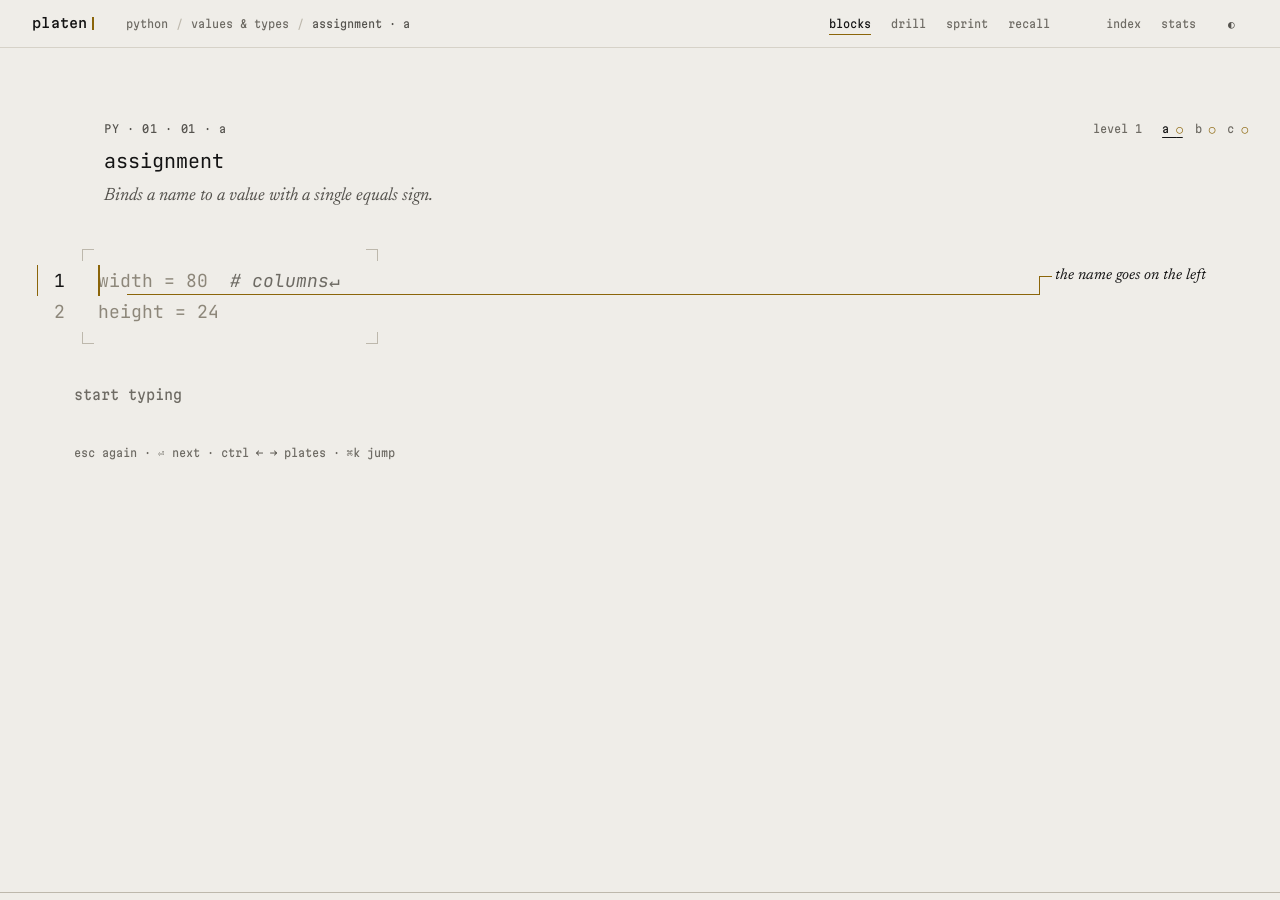
==== index.html @ 4d009b76 "Add files via upload" ====
<!doctype html>
<html lang="en">
<head>
<meta charset="utf-8">
<meta name="viewport" content="width=device-width,initial-scale=1">
<title>platen</title>
<meta name="color-scheme" content="light dark">
<script>try{var t=JSON.parse(localStorage.getItem("platen:v1")).settings.theme;if(t==="light"||t==="dark")document.documentElement.dataset.theme=t}catch(e){}</script>
<link rel="icon" href="data:image/svg+xml,%3Csvg xmlns='http://www.w3.org/2000/svg' viewBox='0 0 32 32'%3E%3Cpath d='M4 11V4h7M21 4h7v7M28 21v7h-7M11 28H4v-7' fill='none' stroke='%23888' stroke-width='2'/%3E%3Cpath d='M16 10v12' stroke='%23A87A0C' stroke-width='3'/%3E%3C/svg%3E">
<link rel="preconnect" href="https://fonts.googleapis.com">
<link rel="preconnect" href="https://fonts.gstatic.com" crossorigin>
<link rel="stylesheet" href="https://fonts.googleapis.com/css2?family=Martian+Mono:wdth,wght@75..112.5,100..800&family=JetBrains+Mono:ital,wght@0,400;0,500;1,400&family=Newsreader:ital,opsz@1,6..72&display=swap">
<link rel="stylesheet" href="css/tokens.css">
<link rel="stylesheet" href="css/base.css">
<link rel="stylesheet" href="css/layout.css">
<link rel="stylesheet" href="css/plate.css">
<link rel="stylesheet" href="css/views.css">
</head>
<body>
<header class="hdr">
<a class="mark" href="#/">platen<i class="bar"></i></a>
<nav class="crumb" id="crumb" aria-label="location"></nav>
<nav class="modes" id="modes" aria-label="modes"></nav>
<nav class="nav" id="nav" aria-label="sections"></nav>
<button class="theme" id="theme" type="button" aria-label="theme">◐<span id="tl"></span></button>
</header>
<main id="view"></main>
<script type="module" src="js/main.js"></script>
</body>
</html>
---- css/tokens.css ----
:root {
  color-scheme: light dark;
  --ui-font: "Martian Mono", ui-monospace, "SFMono-Regular", Menlo, monospace;
  --code-font: "JetBrains Mono", ui-monospace, Menlo, monospace;
  --serif: "Newsreader", Georgia, serif;
  --code-size: 18px;
  --ease: cubic-bezier(.2, 0, 0, 1);
  --bg: light-dark(#EFEDE8, #0F1012);
  --bg-2: light-dark(#E7E4DD, #15171A);
  --ink: light-dark(#141414, #ECEAE4);
  --ink-2: light-dark(#55534E, #9A978F);
  --ink-3: light-dark(#6E6B64, #797C83);
  --ghost: light-dark(#8D877A, #5D6068);
  --rule: light-dark(#D6D2C8, #24272C);
  --rule-2: light-dark(#BDB8AC, #34383E);
  --error: light-dark(#C8321B, #FF5A3C);
  --select: light-dark(rgba(20, 20, 20, .08), rgba(236, 234, 228, .08));
  --pg-python: light-dark(#8B650A, #E2B54A);
  --pg-lua: light-dark(#3646B0, #8C9CFF);
  --pg-go: light-dark(#0A767B, #4FD0D4);
  --pg-rust: light-dark(#B0441A, #F27C4B);
  --pg-c: light-dark(#4A505A, #AEB6C2);
  --pg-cpp: light-dark(#863A75, #DB8CC8);
  --pg-csharp: light-dark(#2C784B, #6FD49B);
  --pg-pandas: light-dark(#5E3F8F, #B79BF2);
  --pg-polars: light-dark(#1F5FB8, #6FA8FF);
  --pg-numpy: light-dark(#3B6A86, #7FB6D6);
  --pg-pytorch: light-dark(#C0400C, #FF8A4C);
  --pg-sklearn: light-dark(#AD5009, #F5B041);
  --pg-javascript: light-dark(#736D0F, #E3D45A);
  --pg-typescript: light-dark(#2770A8, #6FB4EE);
  --pg-sql: light-dark(#B2406F, #F08AB4);
  --pg-bash: light-dark(#527347, #9ACB8A);
  --pg-java: light-dark(#9A5A1F, #E0A06A);
  --pg-dart: light-dark(#007786, #4FD3E6);
  --pg-powershell: light-dark(#2C4A7C, #8DA7D6);
  --pg: var(--pg-python);
}
:root[data-theme="light"] { color-scheme: light; }
:root[data-theme="dark"] { color-scheme: dark; }
body[data-pg="python"] { --pg: var(--pg-python); }
body[data-pg="lua"] { --pg: var(--pg-lua); }
body[data-pg="go"] { --pg: var(--pg-go); }
body[data-pg="rust"] { --pg: var(--pg-rust); }
body[data-pg="c"] { --pg: var(--pg-c); }
body[data-pg="cpp"] { --pg: var(--pg-cpp); }
body[data-pg="csharp"] { --pg: var(--pg-csharp); }
body[data-pg="pandas"] { --pg: var(--pg-pandas); }
body[data-pg="polars"] { --pg: var(--pg-polars); }
body[data-pg="numpy"] { --pg: var(--pg-numpy); }
body[data-pg="pytorch"] { --pg: var(--pg-pytorch); }
body[data-pg="sklearn"] { --pg: var(--pg-sklearn); }
body[data-pg="javascript"] { --pg: var(--pg-javascript); }
body[data-pg="typescript"] { --pg: var(--pg-typescript); }
body[data-pg="sql"] { --pg: var(--pg-sql); }
body[data-pg="bash"] { --pg: var(--pg-bash); }
body[data-pg="java"] { --pg: var(--pg-java); }
body[data-pg="dart"] { --pg: var(--pg-dart); }
body[data-pg="powershell"] { --pg: var(--pg-powershell); }
---- css/base.css ----
*, *::before, *::after { box-sizing: border-box; border-radius: 0; }
html { background: var(--bg); color: var(--ink); -webkit-text-size-adjust: 100%; }
body {
  margin: 0;
  min-height: 100vh;
  display: flex;
  flex-direction: column;
  background: var(--bg);
  font-family: var(--ui-font);
  font-size: 11px;
  font-stretch: 87.5%;
  line-height: 1.6;
}
a { color: inherit; text-decoration: none; }
button { font: inherit; color: inherit; background: none; border: 0; padding: 0; cursor: pointer; }
h1, h2, h3, p { margin: 0; font-weight: 400; }
:focus-visible { outline: 1px solid var(--ink); outline-offset: 2px; }
::selection { background: var(--select); }
.empty { padding: 96px 32px; text-align: center; color: var(--ink-3); }
@media (prefers-reduced-motion: reduce) {
  *, *::before, *::after { animation: none !important; transition: none !important; scroll-behavior: auto !important; }
}
---- css/layout.css ----
.hdr {
  display: flex;
  align-items: center;
  gap: 32px;
  height: 48px;
  padding: 0 32px;
  border-bottom: 1px solid var(--rule);
  transition: opacity 120ms var(--ease);
}
.mark {
  display: inline-flex;
  align-items: center;
  font-weight: 500;
  font-stretch: 100%;
  font-size: 13px;
  letter-spacing: .02em;
}
.mark .bar { display: inline-block; width: 2px; height: 1em; margin-left: 4px; background: var(--pg); }
body[data-view="index"] .mark .bar { animation: blink 1.2s steps(1) infinite; }
@keyframes blink { 50% { opacity: 0; } }
.crumb { flex: 1; min-width: 0; display: flex; gap: 8px; color: var(--ink-3); white-space: nowrap; overflow: hidden; }
.crumb i { font-style: normal; color: var(--rule-2); }
.crumb a:hover { color: var(--ink); }
.crumb > :last-child { color: var(--ink-2); }
.modes, .nav { display: flex; gap: 20px; }
.modes { margin-right: 24px; }
.modes a, .nav a { color: var(--ink-3); }
.modes a:hover, .nav a:hover { color: var(--ink-2); }
.modes a.on, .nav a.on {
  color: var(--ink);
  text-decoration: underline;
  text-decoration-thickness: 1px;
  text-decoration-color: var(--pg);
  text-underline-offset: 6px;
}
.theme { color: var(--ink-2); display: inline-flex; gap: 8px; align-items: baseline; min-width: 20px; }
.theme #tl { color: var(--ink-3); }
main { flex: 1; min-width: 0; }
@media (max-width: 759px) {
  .hdr { padding: 0 16px; gap: 16px; }
  .crumb, .modes { display: none; }
  .nav { margin-left: auto; }
}
---- css/plate.css ----
.plate {
  position: relative;
  max-width: calc(90ch + 64px);
  margin: 0 auto;
  padding: 72px 32px 64px;
  font-family: var(--code-font);
  font-size: var(--code-size);
  font-variant-ligatures: none;
  font-feature-settings: "liga" 0, "calt" 0;
  --c-string: color-mix(in oklab, var(--pg) 45%, var(--ink));
  --c-number: color-mix(in oklab, var(--pg) 65%, var(--ink));
}
.ph {
  margin-left: 6ch;
  display: grid;
  grid-template-columns: 1fr auto;
  row-gap: 10px;
  align-items: baseline;
  font-family: var(--ui-font);
}
.pn { font-size: 11px; font-stretch: 87.5%; letter-spacing: .06em; color: var(--ink-2); }
.pm { display: flex; gap: 20px; font-size: 11px; font-stretch: 87.5%; color: var(--ink-3); }
.vars { display: flex; gap: 12px; }
.vars a { color: var(--ink-3); }
.vars a.on { color: var(--ink); text-decoration: underline; text-decoration-thickness: 1px; text-underline-offset: 4px; }
.vars i { font-style: normal; color: var(--pg); }
.pt {
  grid-column: 1 / -1;
  font-family: var(--code-font);
  font-size: 20px;
  line-height: 1.3;
  color: var(--ink);
  font-variant-ligatures: none;
}
.gloss {
  grid-column: 1 / -1;
  font-family: var(--serif);
  font-style: italic;
  font-size: 18px;
  line-height: 1.4;
  color: var(--ink-2);
}
.stage {
  position: relative;
  display: grid;
  grid-template-columns: 6ch minmax(0, 84ch);
  margin-top: 56px;
}
.gut div {
  position: relative;
  height: 1.75em;
  line-height: 1.75;
  padding-right: 3ch;
  text-align: right;
  color: var(--ghost);
  font-variant-numeric: tabular-nums;
}
.gut div.cur { color: var(--ink); }
.gut div.cur::before { content: ""; position: absolute; right: 5.5ch; top: 0; width: 1px; height: 100%; background: var(--pg); }
.code { position: relative; width: max-content; min-width: 24ch; max-width: 84ch; justify-self: start; }
.gut, .code { transition: filter 120ms var(--ease); }
.plate.blurred .gut, .plate.blurred .code, .plate.blurred .margin, .plate.blurred .leaders { filter: blur(3px); }
body.pal .veil { display: none !important; }
.lines { position: relative; }
.ln { position: relative; height: 1.75em; line-height: 1.75; white-space: pre; }
.ln.probe { position: absolute; left: 0; top: 0; visibility: hidden; }
.g { position: absolute; top: 0; bottom: 0; width: 1px; background: var(--rule); }
.c { color: var(--ghost); }
.c.s-ok, .c.s-fixed { color: var(--ink); }
.c.dev { transition: color 240ms var(--ease); }
.c.dev.c-keyword { color: var(--pg); font-weight: 500; }
.c.dev.c-string { color: var(--c-string); }
.c.dev.c-number { color: var(--c-number); }
.c.dev.c-comment { color: var(--ink-3); font-style: italic; }
.c.dev.c-punct { color: var(--ink-2); }
.c.s-err, .c.flash {
  color: var(--error);
  text-decoration: underline;
  text-decoration-thickness: 2px;
  text-underline-offset: 3px;
}
.c.s-skip { color: var(--rule-2); }
.c.s-skip.c-comment { color: var(--ink-3); font-style: italic; }
.c-nl { position: absolute; opacity: 0; color: var(--ink-3); }
body[data-ws="on"] .c-nl.cur { opacity: 1; }
.c-nl.flash { opacity: 1; }
.caret {
  position: absolute;
  left: 0;
  top: 0;
  width: 2px;
  height: 1.75em;
  background: var(--pg);
  pointer-events: none;
  transition: transform 60ms linear;
}
body[data-smooth="off"] .caret { transition: none; }
body[data-caret="block"] .caret { width: 1ch; background: color-mix(in oklab, var(--pg) 40%, transparent); }
body[data-caret="underline"] .caret { width: 1ch; height: 2px; margin-top: calc(1.75em - 2px); }
.caret.idle { animation: blink 1s steps(1) infinite; }
.cm {
  position: absolute;
  width: 12px;
  height: 12px;
  border: 0 solid var(--rule-2);
  pointer-events: none;
  transition: transform 160ms ease-out, border-color 160ms ease-out;
}
.cm.tl { top: -16px; left: -16px; border-top-width: 1px; border-left-width: 1px; }
.cm.tr { top: -16px; right: -16px; border-top-width: 1px; border-right-width: 1px; }
.cm.bl { bottom: -16px; left: -16px; border-bottom-width: 1px; border-left-width: 1px; }
.cm.br { bottom: -16px; right: -16px; border-bottom-width: 1px; border-right-width: 1px; }
.plate.done .cm { border-color: var(--pg); }
.plate.done .cm.tl { transform: translate(4px, 4px); }
.plate.done .cm.tr { transform: translate(-4px, 4px); }
.plate.done .cm.bl { transform: translate(4px, -4px); }
.plate.done .cm.br { transform: translate(-4px, -4px); }
.veil {
  position: absolute;
  inset: 0;
  display: none;
  align-items: center;
  justify-content: center;
  pointer-events: none;
  font-family: var(--ui-font);
  font-size: 11px;
  font-stretch: 87.5%;
  color: var(--ink-3);
}
.plate.blurred .veil { display: flex; }
.sink { position: absolute; left: 0; top: 0; width: 1px; height: 1px; opacity: 0; border: 0; padding: 0; resize: none; pointer-events: none; }
.ro {
  display: flex;
  align-items: baseline;
  gap: 32px;
  min-height: 44px;
  margin: 56px 0 0 6ch;
  font-family: var(--ui-font);
  font-size: 11px;
  font-stretch: 87.5%;
  color: var(--ink-3);
}
.live { font-size: 14px; font-variant-numeric: tabular-nums; }
.result { display: none; align-items: baseline; gap: 32px; color: var(--ink-2); }
.plate.done .result { display: flex; }
.plate.done .live { display: none; }
.result .n {
  margin-right: 6px;
  font-size: 28px;
  font-stretch: 75%;
  font-weight: 200;
  font-variant-numeric: tabular-nums;
  color: var(--ink);
}
.result .act { color: var(--ink-2); }
.result .act:hover { color: var(--ink); }
.hints, .kbnote { margin: 16px 0 0 6ch; font-family: var(--ui-font); font-size: 11px; font-stretch: 87.5%; color: var(--ink-3); transition: opacity 120ms var(--ease); }
.kbnote { display: none; }
body.typing .hdr, body.typing .hints { opacity: .12; }
@media (max-width: 759px), ((pointer: coarse) and (not (any-pointer: fine))) {
  .kbnote { display: block; }
  .ro, .hints { display: none; }
  .plate { padding: 40px 16px; }
  .stage { overflow-x: auto; }
}
.margin { display: none; position: relative; font-family: var(--serif); font-style: italic; font-size: 15px; color: var(--ink-3); }
.note { position: absolute; left: 0; right: 0; line-height: 1.4; transition: color 120ms var(--ease); }
.note.on { color: var(--ink); }
.leaders { position: absolute; left: 0; top: 0; width: 100%; height: 100%; overflow: visible; pointer-events: none; }
.ld { fill: none; stroke: var(--rule-2); stroke-width: 1; shape-rendering: crispEdges; }
.ld.on { stroke: var(--pg); }
.notelist {
  margin: 28px 0 0 6ch;
  padding: 0;
  list-style: none;
  font-family: var(--serif);
  font-style: italic;
  font-size: 15px;
  color: var(--ink-3);
}
.notelist li { display: flex; gap: 12px; padding: 2px 0; }
.notelist li.on { color: var(--ink); }
.notelist .k { font-family: var(--ui-font); font-style: normal; font-size: 11px; font-stretch: 87.5%; }
.plate[data-notes="off"] .margin,
.plate[data-notes="off"] .leaders,
.plate[data-notes="off"] .notelist,
.plate[data-notes="finish"]:not(.done) .margin,
.plate[data-notes="finish"]:not(.done) .leaders,
.plate[data-notes="finish"]:not(.done) .notelist { display: none; }
.c[data-m] { position: relative; }
.c[data-m]::after {
  content: attr(data-m);
  position: absolute;
  left: 55%;
  top: -0.05em;
  font-family: var(--ui-font);
  font-size: 8px;
  line-height: 1;
  color: var(--ink-3);
}
.plate[data-notes="off"] .c[data-m]::after,
.plate[data-notes="finish"]:not(.done) .c[data-m]::after { display: none; }
.tape { position: fixed; left: 0; right: 0; bottom: 0; width: 100%; height: 28px; pointer-events: none; }
.plate[data-tape="off"] .tape { display: none; }
@media (min-width: 1280px) {
  .plate { max-width: calc(123ch + 64px); }
  .stage { grid-template-columns: 6ch minmax(0, 84ch) 3ch minmax(0, 1fr); }
  .margin { display: block; grid-column: 4; }
  .notelist { display: none; }
  .c[data-m]::after { display: none; }
}
@media (max-width: 759px), ((pointer: coarse) and (not (any-pointer: fine))) {
  .tape { display: none; }
}
---- css/views.css ----
.idx { max-width: 960px; margin: 0 auto; padding: 64px 32px; }
.grp { margin-bottom: 48px; }
.grp h2 { margin-bottom: 16px; color: var(--ink-3); letter-spacing: .06em; }
.row {
  display: grid;
  grid-template-columns: 10px 4ch 1fr auto auto 12ch;
  align-items: center;
  gap: 16px;
  padding: 10px 0;
  border-top: 1px solid var(--rule);
  color: var(--ink-2);
}
.row:hover { color: var(--ink); }
.row .sq { width: 10px; height: 10px; background: var(--pgc); }
.row .sh { text-transform: uppercase; letter-spacing: .06em; color: var(--ink-3); }
.row .nm { color: var(--ink); font-size: 13px; }
.row .par { margin-left: 8px; color: var(--ink-3); }
.row .tc { text-align: right; color: var(--ink-3); }
.toc { max-width: 1040px; margin: 0 auto; padding: 64px 32px; columns: 2; column-gap: 64px; }
.tp { break-inside: avoid-column; margin-bottom: 32px; }
.tp h3 { display: flex; gap: 16px; margin-bottom: 8px; font-size: 13px; color: var(--ink); }
.tp h3 span { color: var(--ink-3); }
.lead { display: flex; align-items: baseline; gap: 8px; padding: 2px 0; color: var(--ink-2); }
.lead:hover { color: var(--ink); }
.lead i { flex: 1; min-width: 16px; border-bottom: 1px dotted var(--rule-2); transform: translateY(-3px); }
.lead .pnum, .lead .bw { color: var(--ink-3); font-variant-numeric: tabular-nums; }
.lead .bw { min-width: 3ch; text-align: right; }
@media (max-width: 759px) {
  .idx, .toc { padding: 32px 16px; }
  .toc { columns: 1; }
  .row { grid-template-columns: 10px 4ch 1fr auto; }
  .row .vr, .row .strip { display: none; }
}
.strip { display: inline-flex; align-items: center; }
.strip i { display: block; width: 4px; height: 8px; margin-left: 2px; background: var(--rule); }
.strip i.seen { background: var(--rule-2); }
.strip i.learned { background: var(--pgc); }
.proof { max-width: 960px; margin: 0 auto; padding: 64px 32px; }
.big { display: flex; gap: 40px; flex-wrap: wrap; }
.big > div { display: flex; flex-direction: column; gap: 4px; }
.bn { font-size: 56px; line-height: 1; font-stretch: 75%; font-weight: 200; font-variant-numeric: tabular-nums; color: var(--ink); }
.bl { color: var(--ink-3); }
.ptape { display: block; width: 100%; height: 140px; margin: 40px 0; border-top: 1px solid var(--rule); border-bottom: 1px solid var(--rule); }
.ps { margin-bottom: 40px; }
.ps h2 { margin-bottom: 16px; color: var(--ink-3); letter-spacing: .06em; }
.thumbs { display: flex; flex-wrap: wrap; gap: 24px; }
.thumb { display: flex; flex-direction: column; gap: 8px; color: var(--ink-3); }
.thumb:hover { color: var(--ink); }
.tc { position: relative; display: block; min-width: 120px; }
.tc pre { margin: 0; font-family: "JetBrains Mono", ui-monospace, monospace; font-size: 6px; line-height: 8px; color: var(--ink-2); font-variant-ligatures: none; }
.tc i { position: absolute; width: 3px; height: 3px; background: var(--error); }
.hes { border-collapse: collapse; }
.hes td { padding: 4px 32px 4px 0; color: var(--ink-2); font-variant-numeric: tabular-nums; }
.hes td:first-child { color: var(--ink); font-family: var(--code-font); }
.dim { color: var(--ink-3); }
.bars { display: grid; gap: 12px; max-width: 520px; }
.bar { display: grid; grid-template-columns: 12ch 1fr 7ch; align-items: center; gap: 16px; color: var(--ink-2); }
.bar i { display: block; height: 1px; background: var(--rule-2); }
.bar b { display: block; height: 1px; background: var(--ink); }
.bar span:last-child { text-align: right; font-variant-numeric: tabular-nums; }
.acts { display: flex; gap: 32px; margin-top: 56px; color: var(--ink-2); }
.acts a:hover { color: var(--ink); }
.set { max-width: 640px; margin: 0 auto; padding: 64px 32px; }
.srow { display: flex; align-items: baseline; gap: 8px; width: 100%; padding: 6px 0; text-align: left; color: var(--ink-2); }
button.srow:hover { color: var(--ink); }
.srow i { flex: 1; min-width: 16px; border-bottom: 1px dotted var(--rule-2); transform: translateY(-3px); }
.srow .v { color: var(--ink); }
.srow.static { cursor: default; }
.srow .v button { color: var(--ink-2); margin-left: 12px; }
.srow .v button:hover { color: var(--ink); }
.sg { margin-top: 32px; padding-top: 16px; border-top: 1px solid var(--rule); }
.sn { margin-top: 16px; min-height: 1.6em; color: var(--ink-3); }
.rin { width: 24ch; font: inherit; color: var(--ink); background: none; border: 0; border-bottom: 1px solid var(--rule-2); padding: 0 0 2px; outline: none; }
.rin::placeholder { color: var(--ink-3); }
.pal-wrap { position: fixed; inset: 0; z-index: 10; }
.pal { position: absolute; top: 16vh; left: 50%; width: min(560px, calc(100vw - 32px)); transform: translateX(-50%); background: var(--bg-2); border: 1px solid var(--rule-2); }
.pal-in { display: block; width: 100%; padding: 16px; font: inherit; font-size: 13px; color: var(--ink); background: none; border: 0; border-bottom: 1px solid var(--rule); outline: none; }
.pal-in::placeholder { color: var(--ink-3); }
.pal-list { margin: 0; padding: 0; list-style: none; }
.pal-list li { display: flex; align-items: baseline; gap: 16px; padding: 8px 16px; color: var(--ink-2); cursor: pointer; }
.pal-list li.sel { background: var(--select); color: var(--ink); }
.pal-list .pl { flex: 1; }
.pal-list .ph2, .pal-list .pk { color: var(--ink-3); }
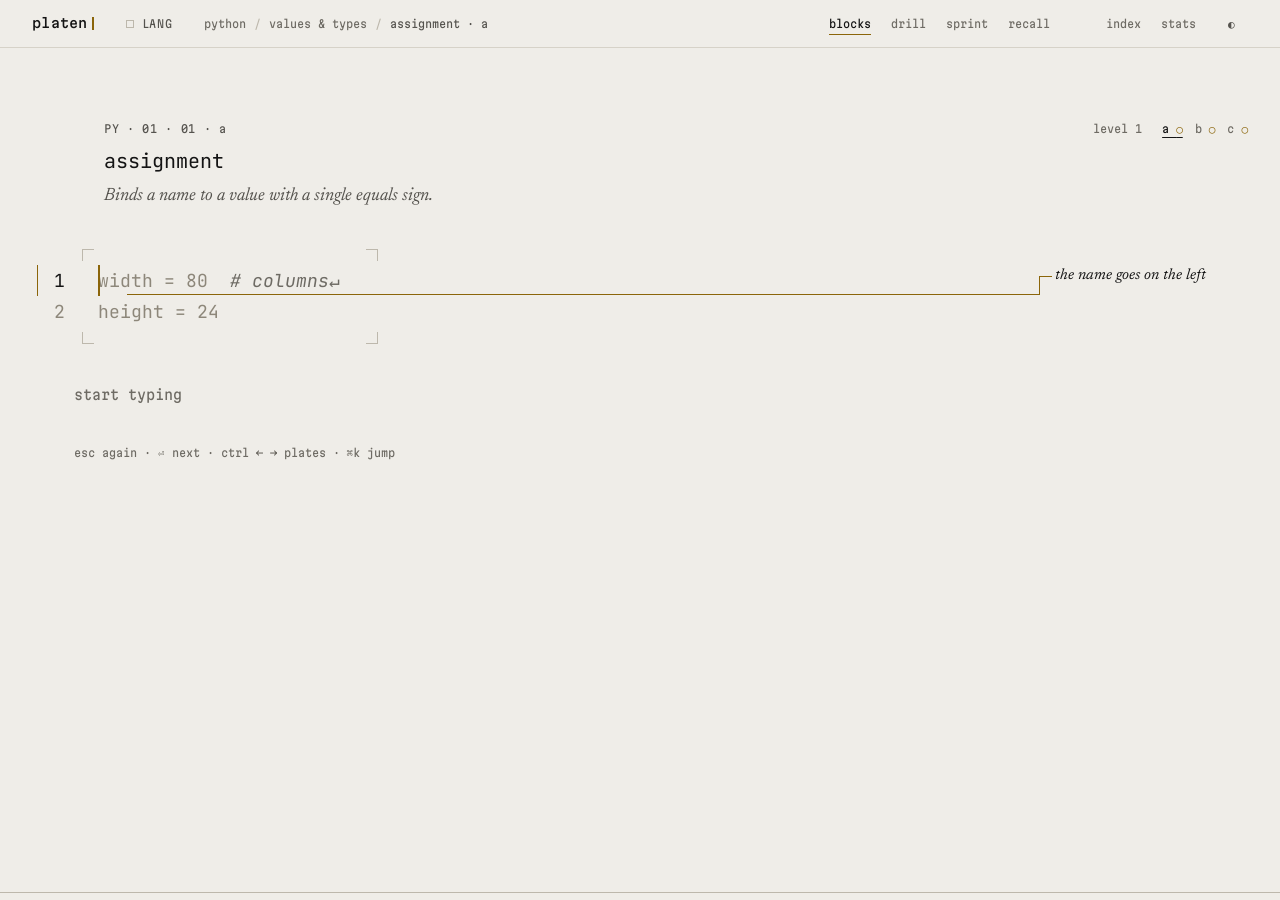
==== commit aa48fbfa: "feat: add faster new lang selector" ====
--- a/index.html
+++ b/index.html
@@ -19,6 +19,7 @@
 <body>
 <header class="hdr">
 <a class="mark" href="#/">platen<i class="bar"></i></a>
+<button class="lang none" id="lang" type="button" aria-label="switch language" aria-haspopup="dialog"><i class="sq"></i><span id="ln">lang</span></button>
 <nav class="crumb" id="crumb" aria-label="location"></nav>
 <nav class="modes" id="modes" aria-label="modes"></nav>
 <nav class="nav" id="nav" aria-label="sections"></nav>
--- a/css/tokens.css
+++ b/css/tokens.css
@@ -34,6 +34,18 @@
   --pg-java: light-dark(#9A5A1F, #E0A06A);
   --pg-dart: light-dark(#007786, #4FD3E6);
   --pg-powershell: light-dark(#2C4A7C, #8DA7D6);
+  --pg-html: light-dark(#616B2E, #98A848);
+  --pg-css: light-dark(#227730, #35B64A);
+  --pg-git: light-dark(#865F27, #CA9449);
+  --pg-react: light-dark(#A84860, #CE8D9D);
+  --pg-django: light-dark(#BF227D, #E779B9);
+  --pg-fastapi: light-dark(#3D7515, #65C322);
+  --pg-express: light-dark(#A4467D, #CD89B0);
+  --pg-solid: light-dark(#1C67BD, #6FA3DD);
+  --pg-dockerfile: light-dark(#A64E30, #D68A71);
+  --pg-angular: light-dark(#CB1D17, #E8837F);
+  --pg-svelte: light-dark(#B14611, #E2885C);
+  --pg-vue: light-dark(#0F755D, #2DB393);
   --pg: var(--pg-python);
 }
 :root[data-theme="light"] { color-scheme: light; }
@@ -57,3 +69,15 @@
 body[data-pg="java"] { --pg: var(--pg-java); }
 body[data-pg="dart"] { --pg: var(--pg-dart); }
 body[data-pg="powershell"] { --pg: var(--pg-powershell); }
+body[data-pg="html"] { --pg: var(--pg-html); }
+body[data-pg="css"] { --pg: var(--pg-css); }
+body[data-pg="git"] { --pg: var(--pg-git); }
+body[data-pg="react"] { --pg: var(--pg-react); }
+body[data-pg="django"] { --pg: var(--pg-django); }
+body[data-pg="fastapi"] { --pg: var(--pg-fastapi); }
+body[data-pg="express"] { --pg: var(--pg-express); }
+body[data-pg="solid"] { --pg: var(--pg-solid); }
+body[data-pg="dockerfile"] { --pg: var(--pg-dockerfile); }
+body[data-pg="angular"] { --pg: var(--pg-angular); }
+body[data-pg="svelte"] { --pg: var(--pg-svelte); }
+body[data-pg="vue"] { --pg: var(--pg-vue); }
--- a/css/layout.css
+++ b/css/layout.css
@@ -18,6 +18,10 @@
 .mark .bar { display: inline-block; width: 2px; height: 1em; margin-left: 4px; background: var(--pg); }
 body[data-view="index"] .mark .bar { animation: blink 1.2s steps(1) infinite; }
 @keyframes blink { 50% { opacity: 0; } }
+.lang { display: inline-flex; align-items: center; gap: 8px; color: var(--ink-2); text-transform: uppercase; letter-spacing: .06em; }
+.lang:hover { color: var(--ink); }
+.lang .sq { width: 8px; height: 8px; background: var(--pg); }
+.lang.none .sq { background: none; box-shadow: inset 0 0 0 1px var(--rule-2); }
 .crumb { flex: 1; min-width: 0; display: flex; gap: 8px; color: var(--ink-3); white-space: nowrap; overflow: hidden; }
 .crumb i { font-style: normal; color: var(--rule-2); }
 .crumb a:hover { color: var(--ink); }
--- a/css/views.css
+++ b/css/views.css
@@ -73,7 +73,7 @@
 .rin { width: 24ch; font: inherit; color: var(--ink); background: none; border: 0; border-bottom: 1px solid var(--rule-2); padding: 0 0 2px; outline: none; }
 .rin::placeholder { color: var(--ink-3); }
 .pal-wrap { position: fixed; inset: 0; z-index: 10; }
-.pal { position: absolute; top: 16vh; left: 50%; width: min(560px, calc(100vw - 32px)); transform: translateX(-50%); background: var(--bg-2); border: 1px solid var(--rule-2); }
+.pal-wrap > .pal { position: absolute; top: 16vh; left: 50%; width: min(560px, calc(100vw - 32px)); transform: translateX(-50%); background: var(--bg-2); border: 1px solid var(--rule-2); }
 .pal-in { display: block; width: 100%; padding: 16px; font: inherit; font-size: 13px; color: var(--ink); background: none; border: 0; border-bottom: 1px solid var(--rule); outline: none; }
 .pal-in::placeholder { color: var(--ink-3); }
 .pal-list { margin: 0; padding: 0; list-style: none; }
@@ -81,3 +81,13 @@
 .pal-list li.sel { background: var(--select); color: var(--ink); }
 .pal-list .pl { flex: 1; }
 .pal-list .ph2, .pal-list .pk { color: var(--ink-3); }
+.pal.langs .pal-list { max-height: min(60vh, 34em); overflow-y: auto; }
+.pal-list .sq { flex: none; align-self: center; width: 10px; height: 10px; background: var(--pgc); }
+.pal-list .sh { flex: none; width: 4ch; text-transform: uppercase; letter-spacing: .06em; color: var(--ink-3); }
+.pal-list .par { margin-left: 8px; color: var(--ink-3); }
+.pal-list .pr { min-width: 7ch; text-align: right; color: var(--ink-3); font-variant-numeric: tabular-nums; }
+.pal-list li.lg .pk { min-width: 3ch; text-align: right; }
+.pal-ft { display: flex; gap: 24px; margin: 0; padding: 8px 16px; border-top: 1px solid var(--rule); color: var(--ink-3); }
+@media (max-width: 759px) {
+  .pal-list .pr, .pal-ft span:nth-child(2) { display: none; }
+}
